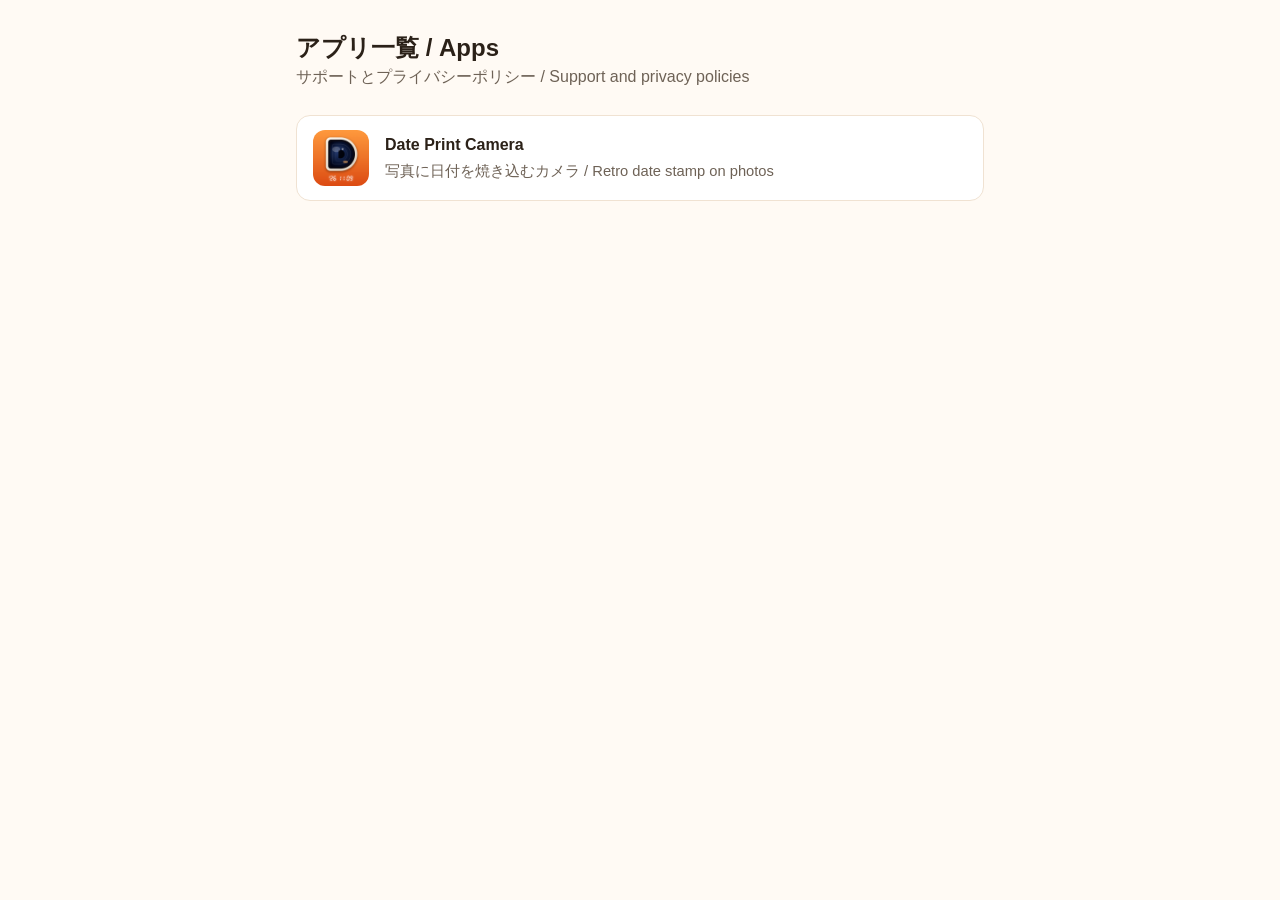
==== index.html @ 551969c4 "Support site with Date Print Camera support and privacy pages Co-Authored-By: Claude Opus 5.5 <norep" ====
<!doctype html>
<html lang="ja">
<head>
<meta charset="utf-8">
<meta name="viewport" content="width=device-width, initial-scale=1">
<title>Apps / アプリ一覧</title>
<link rel="stylesheet" href="style.css">
</head>
<body>
<main>
  <header>
    <div>
      <h1>アプリ一覧 / Apps</h1>
      <p>サポートとプライバシーポリシー / Support and privacy policies</p>
    </div>
  </header>

  <!-- One <a class="app"> per app. New app: copy a block and its folder. -->
  <a class="app" href="dateprintcamera/">
    <img src="dateprintcamera/icon.png" alt="">
    <span>
      <strong>Date Print Camera</strong>
      <span>写真に日付を焼き込むカメラ / Retro date stamp on photos</span>
    </span>
  </a>
</main>
</body>
</html>
---- style.css ----
:root {
  --bg: #fffaf4;
  --text: #2b2118;
  --muted: #6e6256;
  --accent: #e8661c;
  --card: #ffffff;
  --line: #f0e2d2;
}
@media (prefers-color-scheme: dark) {
  :root {
    --bg: #1b1612;
    --text: #f3ebe3;
    --muted: #b5a797;
    --accent: #ff8a3d;
    --card: #26201b;
    --line: #3a3029;
  }
}
* { box-sizing: border-box; }
body {
  margin: 0;
  background: var(--bg);
  color: var(--text);
  font: 16px/1.75 -apple-system, BlinkMacSystemFont, "Hiragino Sans", "Helvetica Neue", sans-serif;
}
main { max-width: 720px; margin: 0 auto; padding: 32px 16px 64px; }
header { display: flex; align-items: center; gap: 16px; margin-bottom: 24px; }
header img { width: 72px; height: 72px; border-radius: 16px; }
header h1 { font-size: 1.5rem; line-height: 1.3; margin: 0; }
header p { margin: 0; color: var(--muted); }
nav { display: flex; gap: 16px; flex-wrap: wrap; margin-bottom: 32px; font-size: 0.95rem; }
a { color: var(--accent); }
section {
  background: var(--card);
  border: 1px solid var(--line);
  border-radius: 14px;
  padding: 8px 20px 16px;
  margin-bottom: 24px;
}
h2 { font-size: 1.2rem; border-bottom: 2px solid var(--accent); padding-bottom: 4px; }
h3 { font-size: 1.02rem; margin: 20px 0 4px; }
p, li { overflow-wrap: anywhere; }
.contact {
  display: inline-block;
  background: var(--accent);
  color: #fff;
  text-decoration: none;
  padding: 10px 18px;
  border-radius: 999px;
  font-weight: 600;
}
.updated { color: var(--muted); font-size: 0.9rem; }
footer { color: var(--muted); font-size: 0.85rem; text-align: center; }
.app {
  display: flex;
  align-items: center;
  gap: 16px;
  background: var(--card);
  border: 1px solid var(--line);
  border-radius: 14px;
  padding: 14px 16px;
  margin-bottom: 12px;
  color: var(--text);
  text-decoration: none;
}
.app img { width: 56px; height: 56px; border-radius: 12px; flex-shrink: 0; }
.app span span { display: block; color: var(--muted); font-size: 0.92rem; }
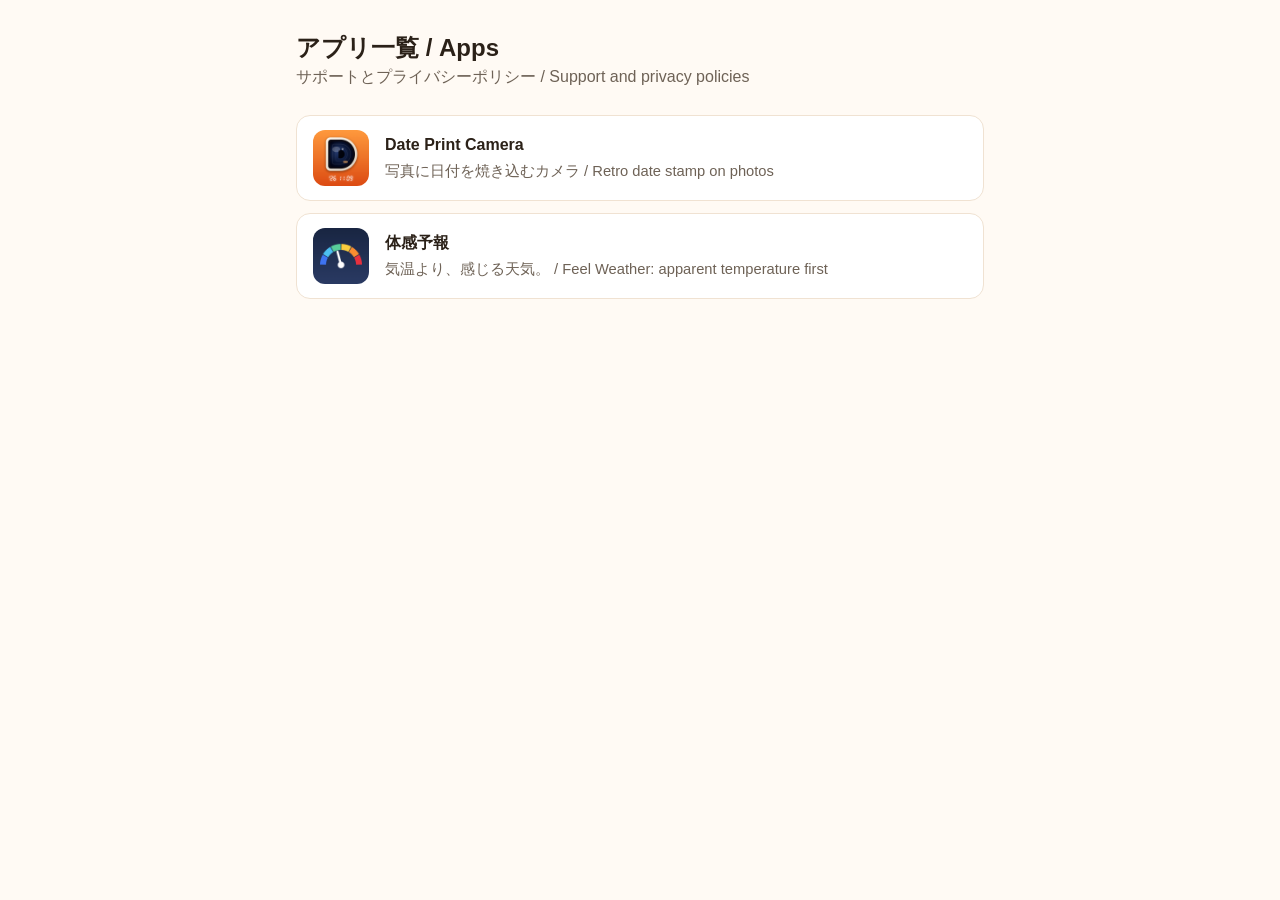
==== commit 8431a712: "Add Feel Weather (体感予報) support, privacy, and terms pages" ====
--- a/index.html
+++ b/index.html
@@ -23,6 +23,13 @@
       <span>写真に日付を焼き込むカメラ / Retro date stamp on photos</span>
     </span>
   </a>
+  <a class="app" href="feelweather/">
+    <img src="feelweather/icon.png" alt="">
+    <span>
+      <strong>体感予報</strong>
+      <span>気温より、感じる天気。 / Feel Weather: apparent temperature first</span>
+    </span>
+  </a>
 </main>
 </body>
 </html>
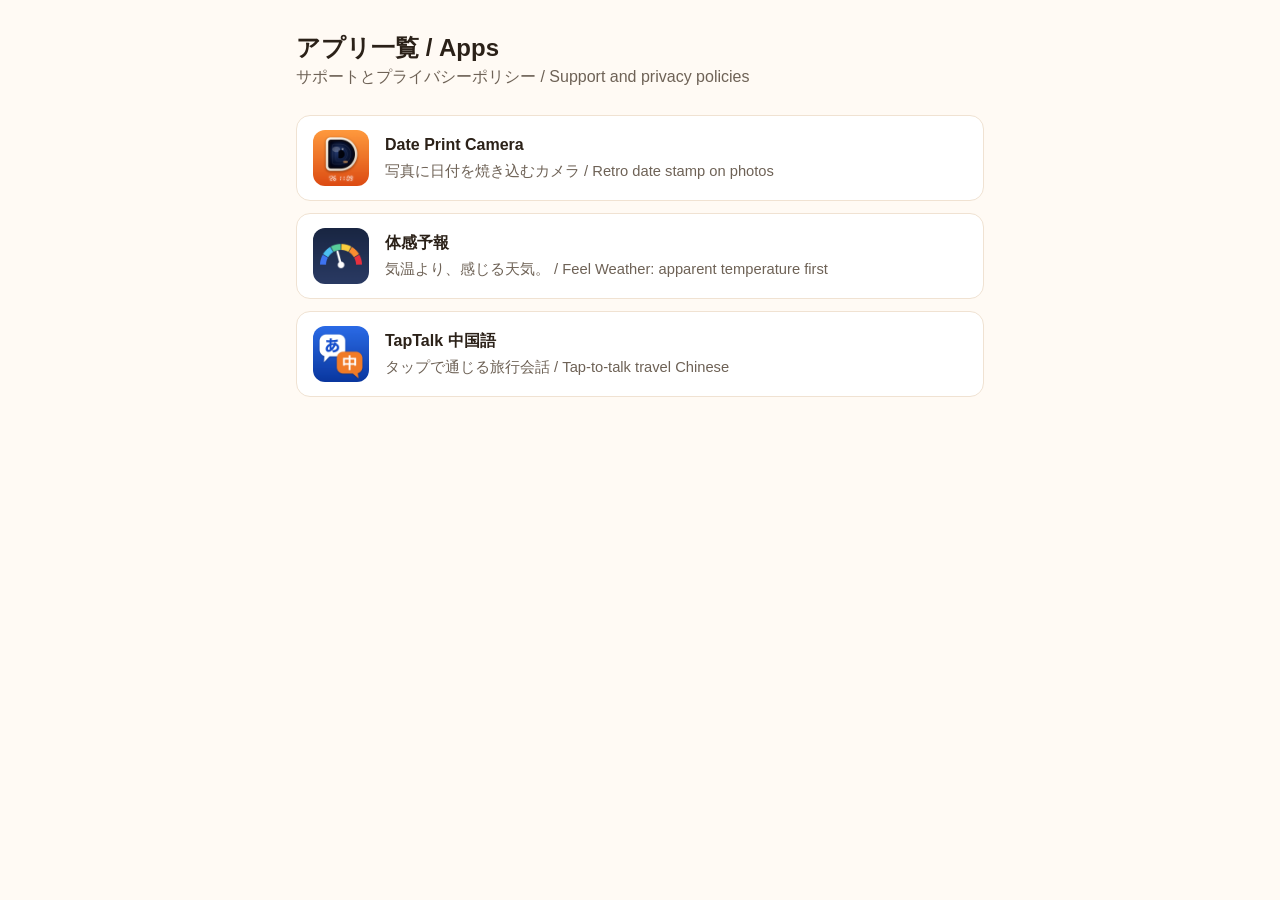
==== commit 0e8545a2: "Add TapTalk 中国語 support and privacy pages Co-Authored-By: Claude Opus 5.5 <noreply@anthropic.com>" ====
--- a/index.html
+++ b/index.html
@@ -30,6 +30,13 @@
       <span>気温より、感じる天気。 / Feel Weather: apparent temperature first</span>
     </span>
   </a>
+  <a class="app" href="taptalk/">
+    <img src="taptalk/icon.png" alt="">
+    <span>
+      <strong>TapTalk 中国語</strong>
+      <span>タップで通じる旅行会話 / Tap-to-talk travel Chinese</span>
+    </span>
+  </a>
 </main>
 </body>
 </html>
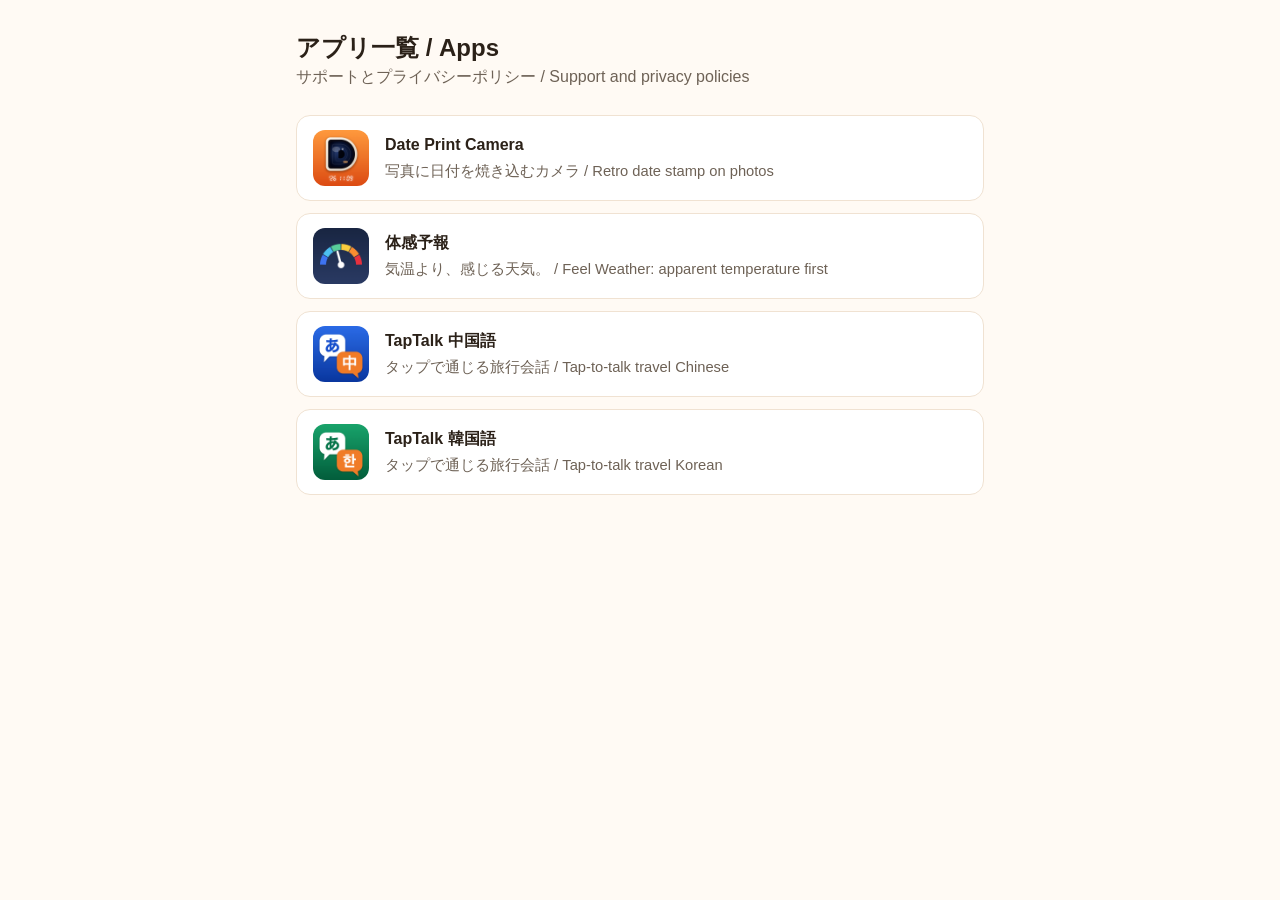
==== commit 96541391: "TapTalk 韓国語: サポートページとプライバシーポリシーを追加、アプリ一覧に1行" ====
--- a/index.html
+++ b/index.html
@@ -37,6 +37,13 @@
       <span>タップで通じる旅行会話 / Tap-to-talk travel Chinese</span>
     </span>
   </a>
+  <a class="app" href="taptalk-korean/">
+    <img src="taptalk-korean/icon.png" alt="">
+    <span>
+      <strong>TapTalk 韓国語</strong>
+      <span>タップで通じる旅行会話 / Tap-to-talk travel Korean</span>
+    </span>
+  </a>
 </main>
 </body>
 </html>
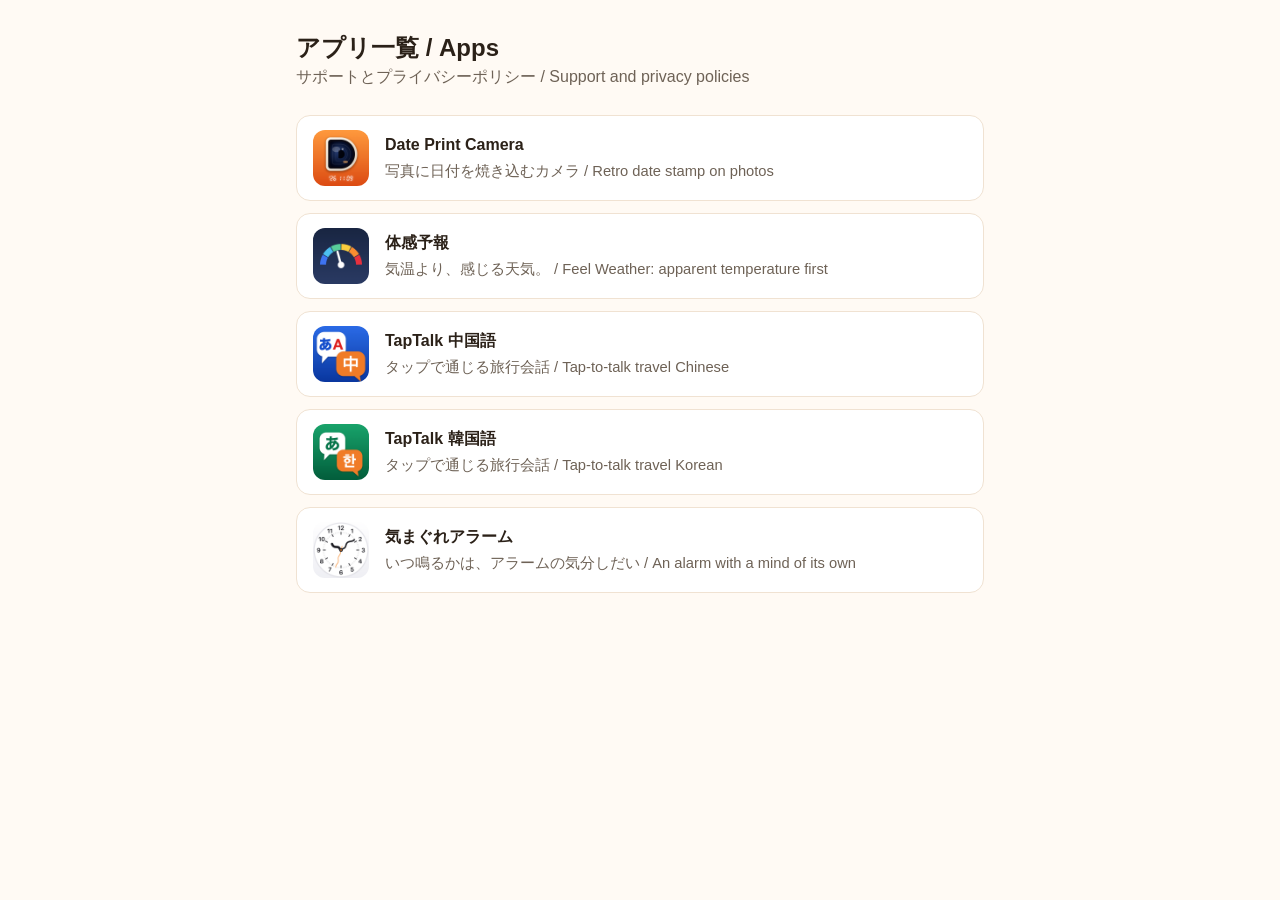
==== commit 58c6f6a7: "気まぐれアラームのサポートページとプライバシーポリシーを追加 Co-Authored-By: Claude Opus 5.5 <noreply@anthropic.com>" ====
--- a/index.html
+++ b/index.html
@@ -44,6 +44,13 @@
       <span>タップで通じる旅行会話 / Tap-to-talk travel Korean</span>
     </span>
   </a>
+  <a class="app" href="kimagurealarm/">
+    <img src="kimagurealarm/icon.png" alt="">
+    <span>
+      <strong>気まぐれアラーム</strong>
+      <span>いつ鳴るかは、アラームの気分しだい / An alarm with a mind of its own</span>
+    </span>
+  </a>
 </main>
 </body>
 </html>
